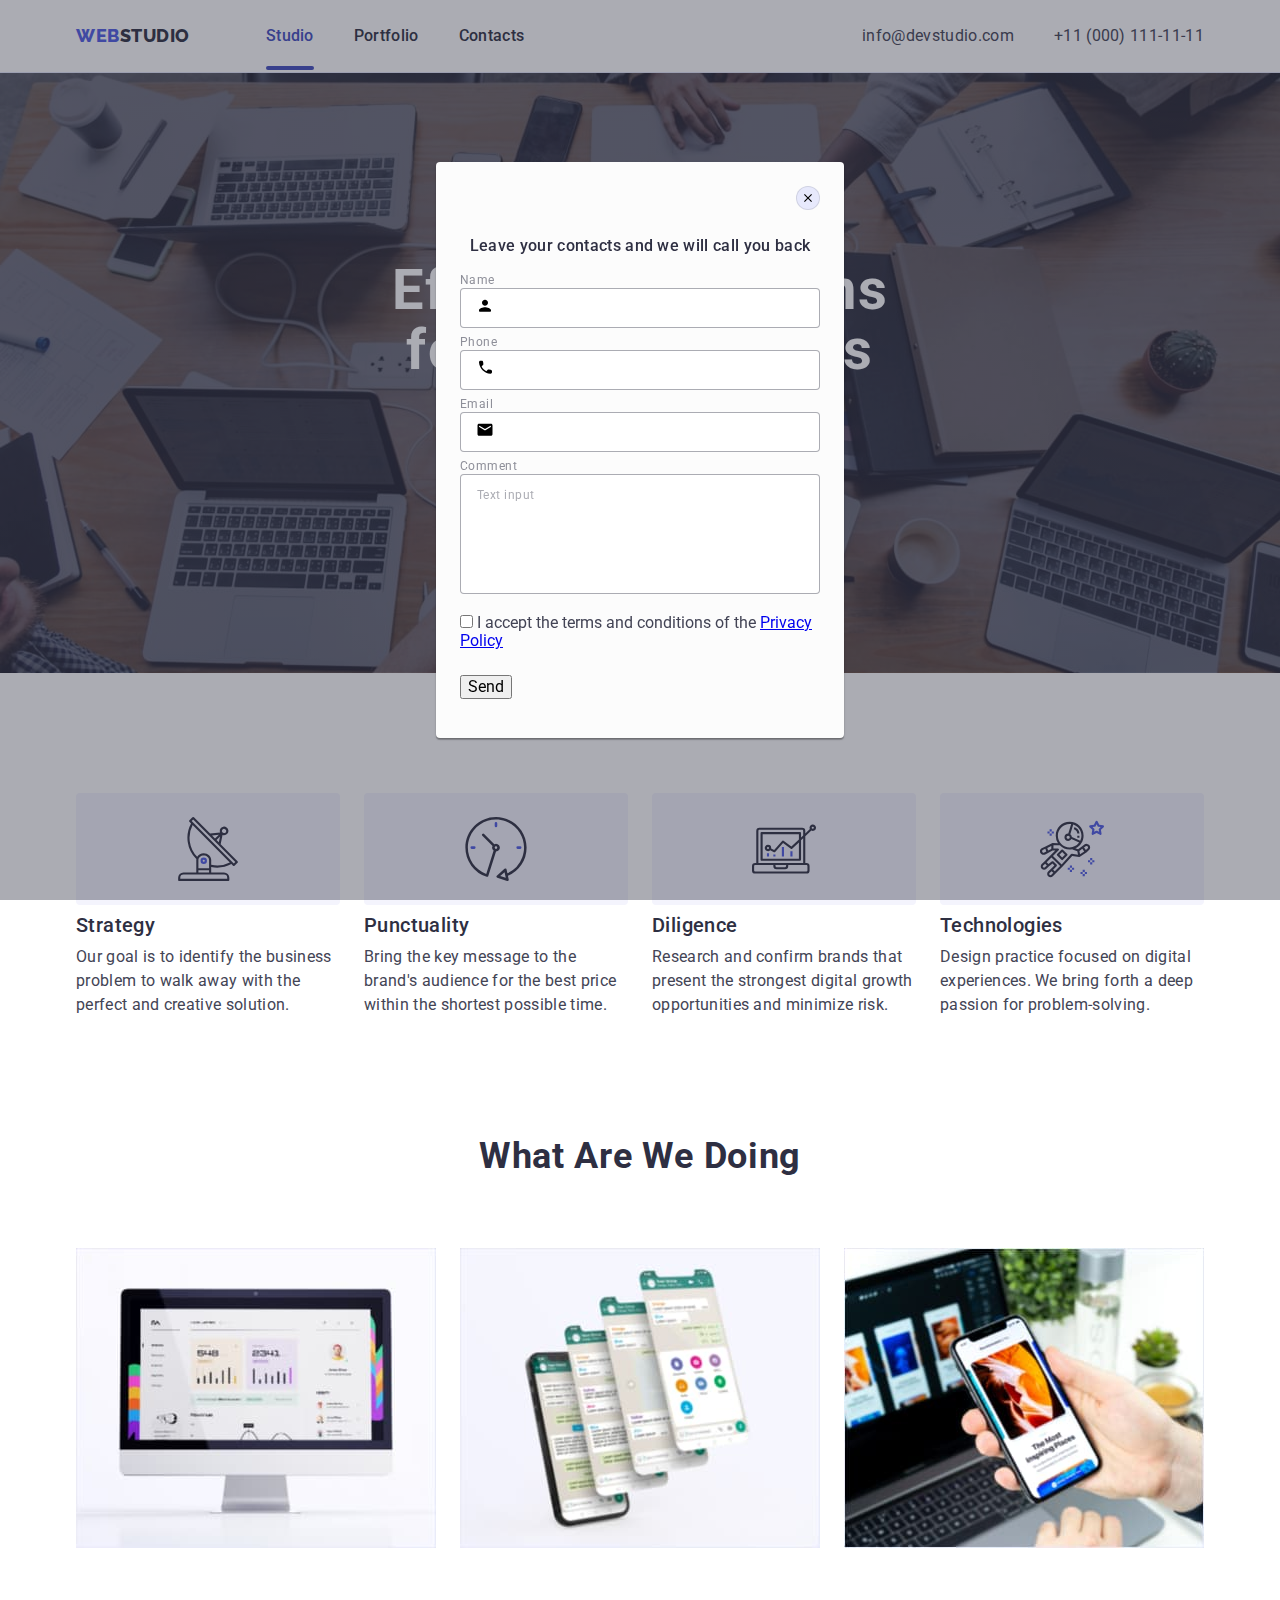
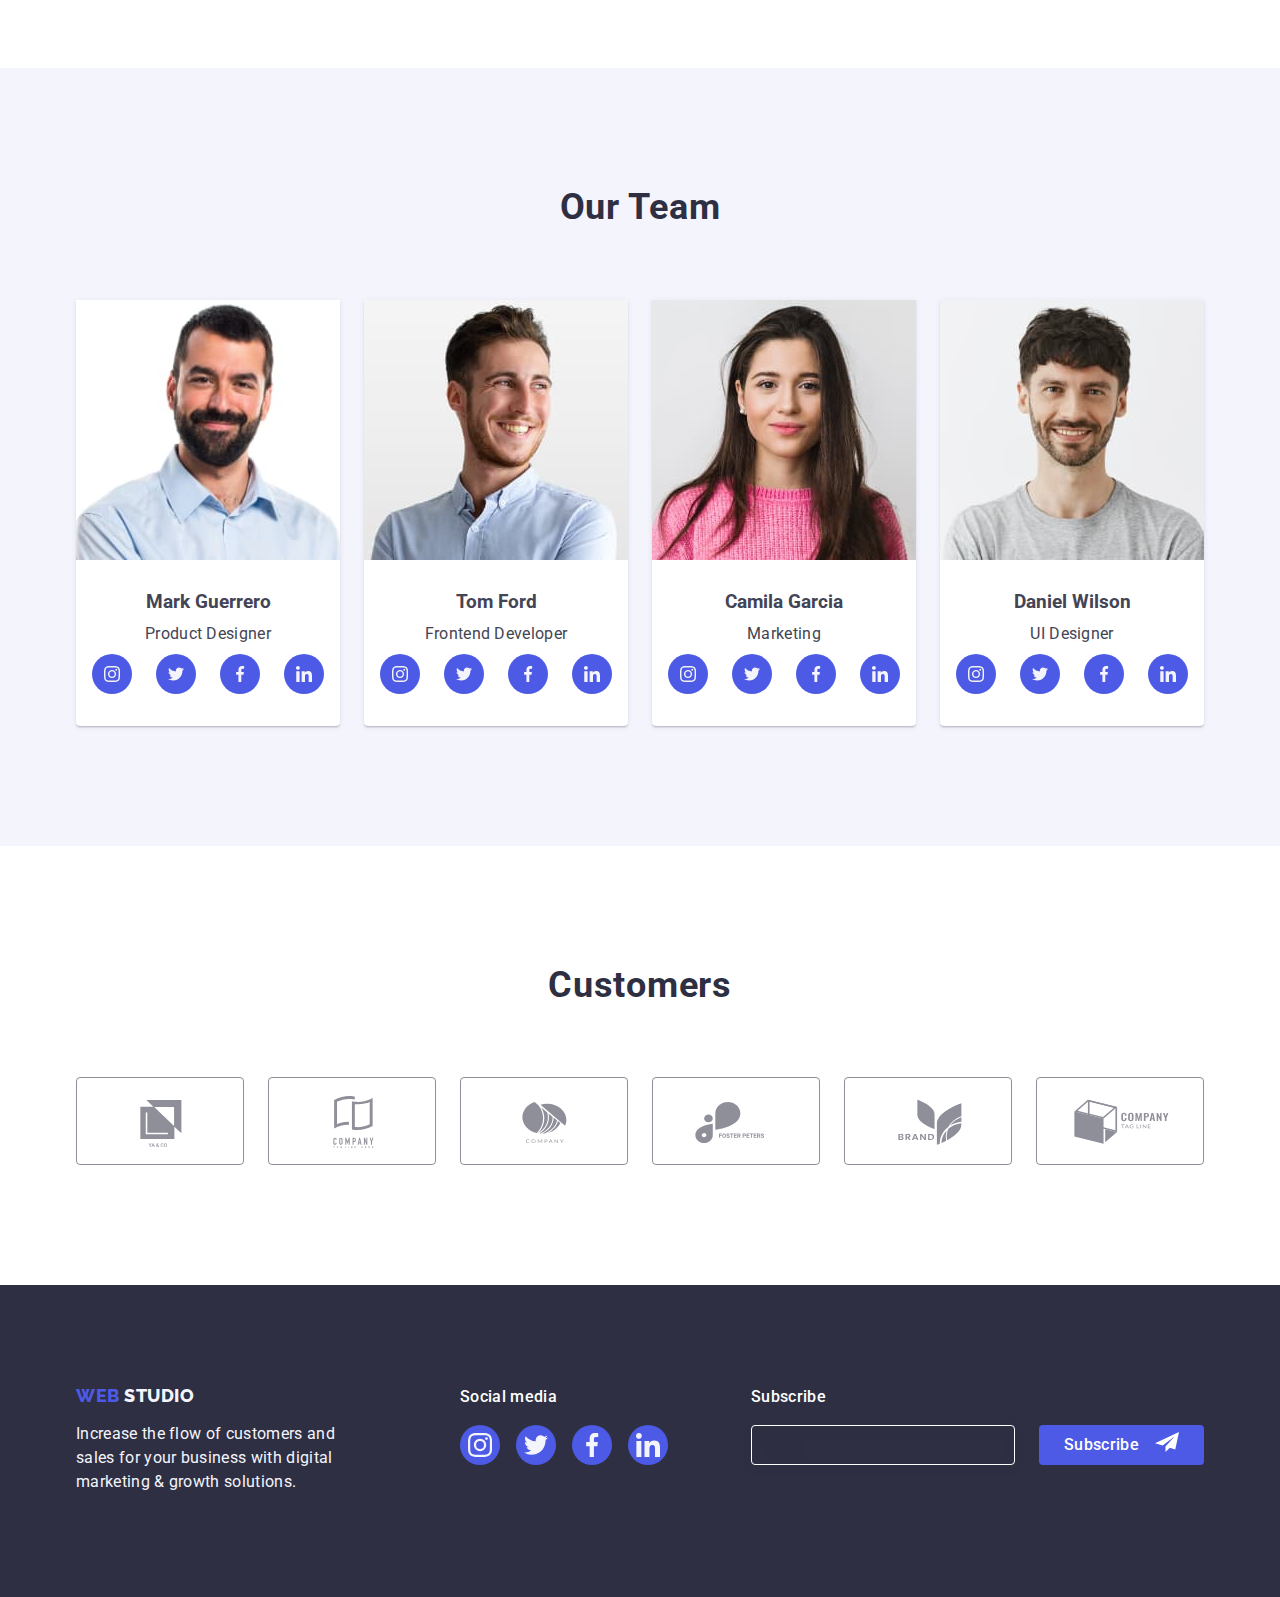
==== index.html @ 661cb9e7 "add field" ====
<!DOCTYPE html>
<html lang="en">
  <head>
    <meta charset="UTF-8">
    <meta http-equiv="X-UA-Compatible" content="IE=edge">
    <meta name="viewport" content="width=device-width, initial-scale=1.0">
    <title>Web Studio</title>
    <link rel="preconnect" href="https://fonts.googleapis.com">
    <link rel="preconnect" href="https://fonts.gstatic.com" crossorigin>
    <link
      href="https://fonts.googleapis.com/css2?family=Raleway:wght@800&family=Roboto:wght@400;500;700;900&display=swap"
      rel="stylesheet">
    <link rel="stylesheet"
      href="https://cdnjs.cloudflare.com/ajax/libs/modern-normalize/1.1.0/modern-normalize.min.css">
    <link rel="stylesheet" href="./css/styles.css">
  </head>
  <body>
    <!-- HEADER -->

    <header class="page-header">
      <div class="container page-header-container">
        <nav class="page-nav">
          <a class="logo link logo-header" href="./index.html"> Web<span
              class="logo-dark">Studio</span>
          </a>
          <ul class="nav-menu list">
            <li class="nav-item"><a class="nav-link link after"
                href="./index.html">Studio</a></li>
            <li class="nav-item"><a class="nav-link link"
                href="./portfolio.html">Portfolio</a></li>
            <li class="nav-item"><a class="nav-link link" href="#">Contacts</a></li>
          </ul>
        </nav>
        <address class="address">
          <ul class="address-list list">
            <li class="address-item"><a class="contact-link link"
                href="mailto:info@devstudio.com">info@devstudio.com</a></li>
            <li class="address-item"><a class="contact-link link"
                href="tel:+110001111111">+11
                (000) 111-11-11</a></li>
          </ul>
        </address>
      </div>

    </header>

    <main>
      <!----------------------- Hero ----------------------->

      <section class="hero-section">
        <div class="container hero-container">
          <h1 class="main-title">Effective Solutions for Your
            Business</h1>
          <button class="order-btn" type="button" data-modal-open>Order
            Service</button>
        </div>

      </section>

      <!----------------------------------- Advantages ---------------->
      <section class="advantages-section">
        <div class="container advantages-section-container">
          <h2 hidden class="title-sections">Advantages</h2>
          <ul class="advantages-list list">
            <li class="advantages">
              <div class="advantages-icon-box">
                <svg
                  class="advantages-icon"
                  aria-label="antenna icon"
                  width="64"
                  height="64">
                  <use
                    href="./images/icons.svg#icon-antenna"></use>
                </svg>
              </div>
              <h3 class="title-list-item">Strategy</h3>
              <p class="text-description">
                Our goal is to identify the business problem to
                walk
                away with the
                perfect and creative solution.
              </p>
            </li>

            <li class="advantages">
              <div class="advantages-icon-box">
                <svg
                  class="advantages-icon"
                  aria-label="clock icon"
                  width="64"
                  height="64">
                  <use
                    href="./images/icons.svg#icon-clock"></use>
                </svg>
              </div>
              <h3 class="title-list-item">Punctuality</h3>
              <p class="text-description">
                Bring the key message to the brand's audience
                for
                the best price
                within the shortest possible time.
              </p>
            </li>

            <li class="advantages">
              <div class="advantages-icon-box">
                <svg
                  class="advantages-icon"
                  aria-label="diagram icon"
                  width="64"
                  height="64">
                  <use
                    href="./images/icons.svg#icon-diagram"></use>
                </svg>
              </div>
              <h3 class="title-list-item">Diligence</h3>
              <p class="text-description">
                Research and confirm brands that present the
                strongest digital
                growth opportunities and minimize risk.
              </p>
            </li>
            <li class="advantages">
              <div class="advantages-icon-box">
                <svg
                  class="advantages-icon"
                  aria-label="astronaut icon"
                  width="64"
                  height="64">
                  <use
                    href="./images/icons.svg#icon-astronaut"></use>
                </svg>
              </div>
              <h3 class="title-list-item">Technologies</h3>
              <p class="text-description">
                Design practice focused on digital experiences.
                We
                bring forth a
                deep passion for problem-solving.
              </p>
            </li>
          </ul>
        </div>

      </section>

      <!-- What are we doing -->

      <section class="what-doing-section">
        <div class="container">
          <h2 class="title-sections">What are we doing</h2>
          <ul class="list card-list">
            <li class="card-list-item"><img src="./images/img1.jpg"
                alt="computer" width="360"></li>
            <li class="card-list-item"><img src="./images/img2.jpg"
                alt="phone" width="360"></li>
            <li class="card-list-item">
              <img src="./images/img3.jpg" alt="computer and
                phone"
                width="360">
            </li>
          </ul>
        </div>

      </section>

      <!-- Our Team -->
      <section class="our-team-section">
        <div class="container our-team-container">
          <h2 class="title-sections">Our Team</h2>

          <ul class="list our-team-list">

            <li class="team-list-card">
              <img src="./images/mark.jpg" alt="Mark
                Guerrero"
                width="264">
              <div class="card-content">
                <h3 class="title-card">Mark Guerrero</h3>
                <p class="text-description text-card">Product
                  Designer</p>

                <ul class="social-list list">
                  <li class="social-list-item">
                    <a href="" class="social-list-link
                      link">
                      <svg class="social-list-icon"
                        aria-label="instagram"
                        width="16"
                        height="16">
                        <use
                          href="./images/icons.svg#icon-instagram"></use>
                      </svg>
                    </a>
                  </li>
                  <li class="social-list-item">
                    <a href="" class="social-list-link
                      link">
                      <svg class="social-list-icon"
                        aria-label="twitter"
                        width="16"
                        height="16">
                        <use
                          href="./images/icons.svg#icon-twitter"></use>
                      </svg>
                    </a>
                  </li>
                  <li class="social-list-item">
                    <a href="" class="social-list-link
                      link">
                      <svg class="social-list-icon"
                        aria-label="facebook"
                        width="16"
                        height="16">
                        <use
                          href="./images/icons.svg#icon-facebook"></use>
                      </svg>
                    </a>
                  </li>
                  <li class="social-list-item">
                    <a href="" class="social-list-link
                      link">
                      <svg class="social-list-icon"
                        aria-label="linkedin"
                        width="16"
                        height="16">
                        <use
                          href="./images/icons.svg#icon-linkedin"></use>
                      </svg>
                    </a>
                  </li>
                </ul>
              </div>
            </li>


            <li class="team-list-card">
              <img src="./images/tom.jpg" alt="Tom Ford"
                width="264">
              <div class="card-content">
                <h3 class="title-card">Tom Ford</h3>
                <p class="text-description text-card">Frontend
                  Developer</p>

                <ul class="social-list list">
                  <li class="social-list-item">
                    <a href="" class="social-list-link
                      link">
                      <svg class="social-list-icon"
                        aria-label="instagram"
                        width="16"
                        height="16">
                        <use
                          href="./images/icons.svg#icon-instagram"></use>
                      </svg>
                    </a>
                  </li>
                  <li class="social-list-item">
                    <a href="" class="social-list-link
                      link">
                      <svg class="social-list-icon"
                        aria-label="twitter"
                        width="16"
                        height="16">
                        <use
                          href="./images/icons.svg#icon-twitter"></use>
                      </svg>
                    </a>
                  </li>
                  <li class="social-list-item">
                    <a href="" class="social-list-link
                      link">
                      <svg class="social-list-icon"
                        aria-label="facebook"
                        width="16"
                        height="16">
                        <use
                          href="./images/icons.svg#icon-facebook"></use>
                      </svg>
                    </a>
                  </li>
                  <li class="social-list-item">
                    <a href="" class="social-list-link
                      link">
                      <svg class="social-list-icon"
                        aria-label="linkedin"
                        width="16"
                        height="16">
                        <use
                          href="./images/icons.svg#icon-linkedin"></use>
                      </svg>
                    </a>
                  </li>
                </ul>
              </div>
            </li>


            <li class="team-list-card">
              <img src="./images/camila.jpg" alt="Camila
                Garcia"
                width="264">
              <div class="card-content">
                <h3 class="title-card">Camila Garcia</h3>
                <p class="text-description text-card">Marketing</p>
                <ul class="social-list list">
                  <li class="social-list-item">
                    <a href="" class="social-list-link
                      link">
                      <svg class="social-list-icon"
                        aria-label="instagram"
                        width="16"
                        height="16">
                        <use
                          href="./images/icons.svg#icon-instagram"></use>
                      </svg>
                    </a>
                  </li>
                  <li class="social-list-item">
                    <a href="" class="social-list-link
                      link">
                      <svg class="social-list-icon"
                        aria-label="twitter"
                        width="16"
                        height="16">
                        <use
                          href="./images/icons.svg#icon-twitter"></use>
                      </svg>
                    </a>
                  </li>
                  <li class="social-list-item">
                    <a href="" class="social-list-link
                      link">
                      <svg class="social-list-icon"
                        aria-label="facebook"
                        width="16"
                        height="16">
                        <use
                          href="./images/icons.svg#icon-facebook"></use>
                      </svg>
                    </a>
                  </li>
                  <li class="social-list-item">
                    <a href="" class="social-list-link
                      link">
                      <svg class="social-list-icon"
                        aria-label="linkedin"
                        width="16"
                        height="16">
                        <use
                          href="./images/icons.svg#icon-linkedin"></use>
                      </svg>
                    </a>
                  </li>
                </ul>

              </div>
            </li>


            <li class="team-list-card">
              <img src="./images/daniel.jpg" alt="Daniel
                Wilson"
                width="264">
              <div class="card-content">
                <h3 class="title-card">Daniel Wilson</h3>
                <p class="text-description text-card">UI
                  Designer</p>

                <ul class="social-list list">
                  <li class="social-list-item">
                    <a href="" class="social-list-link
                      link">
                      <svg class="social-list-icon"
                        aria-label="instagram"
                        width="16"
                        height="16">
                        <use
                          href="./images/icons.svg#icon-instagram"></use>
                      </svg>
                    </a>
                  </li>
                  <li class="social-list-item">
                    <a href="" class="social-list-link
                      link">
                      <svg class="social-list-icon"
                        aria-label="twitter"
                        width="16"
                        height="16">
                        <use
                          href="./images/icons.svg#icon-twitter"></use>
                      </svg>
                    </a>
                  </li>
                  <li class="social-list-item">
                    <a href="" class="social-list-link
                      link">
                      <svg class="social-list-icon"
                        aria-label="facebook"
                        width="16"
                        height="16">
                        <use
                          href="./images/icons.svg#icon-facebook"></use>
                      </svg>
                    </a>
                  </li>
                  <li class="social-list-item">
                    <a href="" class="social-list-link
                      link">
                      <svg class="social-list-icon"
                        aria-label="linkedin"
                        width="16"
                        height="16">
                        <use
                          href="./images/icons.svg#icon-linkedin"></use>
                      </svg>
                    </a>
                  </li>
                </ul>
              </div>
            </li>
          </ul>

        </div>
      </section>

      <!-- Customers -->
      <section class="customers-section">
        <div class="container customers-container">
          <h2 class="title-sections-customers">Customers</h2>

          <ul class="list customers-list">

            <li class="customers-list-item">
              <a href="" class="customers-link link">
                <svg class="customers-link-icon"
                  aria-label="Customers"
                  width="104"
                  height="56">
                  <use
                    href="./images/icons.svg#icon-Client-1"></use>
                </svg>
              </a>
            </li>

            <li class="customers-list-item">
              <a href="" class="customers-link link">
                <svg class="customers-link-icon"
                  aria-label="Customers"
                  width="104"
                  height="56">
                  <use
                    href="./images/icons.svg#icon-Client-2"></use>
                </svg>
              </a>
            </li>

            <li class="customers-list-item">
              <a href="" class="customers-link link">
                <svg class="customers-link-icon"
                  aria-label="Customers"
                  width="104"
                  height="56">
                  <use
                    href="./images/icons.svg#icon-Client-3"></use>
                </svg>
              </a>
            </li>

            <li class="customers-list-item">
              <a href="" class="customers-link link">
                <svg class="customers-link-icon"
                  aria-label="Customers"
                  width="104"
                  height="56">
                  <use
                    href="./images/icons.svg#icon-Client-4"></use>
                </svg>
              </a>
            </li>

            <li class="customers-list-item">
              <a href="" class="customers-link link">
                <svg class="customers-link-icon"
                  aria-label="Customers"
                  width="104"
                  height="56">
                  <use
                    href="./images/icons.svg#icon-Client-5"></use>
                </svg>
              </a>
            </li>

            <li class="customers-list-item">
              <a href="" class="customers-link link">
                <svg class="customers-link-icon"
                  aria-label="Customers"
                  width="104"
                  height="56">
                  <use
                    href="./images/icons.svg#icon-Client-6"></use>
                </svg>
              </a>
            </li>
          </ul>

        </div>
      </section>
    </main>

    <!-- Footer -->

    <footer class="footer">

      <div class="container footer-container">
        <div class="footer-description">
          <a class="logo link logo-footer" href="./index.html">Web
            <span
              class="logo-white">Studio</span>
          </a>
          <p class="text-footer">
            Increase the flow of customers and sales for your
            business
            with
            digital
            marketing & growth solutions.
          </p>
        </div>



        <div class="footer-social">
          <p class="text-subtitle-footer">Social media</p>
          <ul class="footer-social-list list">
            <li class="footer-social-list-item">
              <a href="" class="footer-social-list-link link">
                <svg class="footer-social-list-icon"
                  aria-label="instagram"
                  width="24"
                  height="24">
                  <use
                    href="./images/icons.svg#icon-instagram"></use>
                </svg>
              </a>
            </li>

            <li class="footer-social-list-item">
              <a href="" class="footer-social-list-link link">
                <svg class="footer-social-list-icon"
                  aria-label="twitter"
                  width="24"
                  height="24">
                  <use
                    href="./images/icons.svg#icon-twitter"></use>
                </svg>
              </a>
            </li>

            <li class="footer-social-list-item">
              <a href="" class="footer-social-list-link link">
                <svg class="footer-social-list-icon"
                  aria-label="facebook"
                  width="24"
                  height="24">
                  <use
                    href="./images/icons.svg#icon-facebook"></use>
                </svg>
              </a>
            </li>

            <li class="footer-social-list-item">
              <a href="" class="footer-social-list-link link">
                <svg class="footer-social-list-icon"
                  aria-label="linkedin"
                  width="24"
                  height="24">
                  <use
                    href="./images/icons.svg#icon-linkedin"></use>
                </svg>
              </a>
            </li>
          </ul>
        </div>

        <div class="subscribe">
          <p class="text-subtitle-footer">Subscribe</p>

          <form class="subscribe-form" name="subscribe_form"
            autocomplete="on">
            <label class="subscribe-form-field-wrapper">
              <input class="subscribe-form-input" type="email"
                name="email"
                placeholder="E-mail" required>
            </label>

            <button class="form-button-footer text-footer-subscribe"
              type="submit">Subscribe
              <span class="span-icon">
                <svg
                  class="subscribe-icon"
                  aria-label="subscribe"
                  width="24"
                  height="24">
                  <use
                    href="./images/icons.svg#icon-subscribe"></use>
                </svg>
              </span>
            </button>
          </form>

        </div>


      </div>
    </footer>
    <!-- ----------------------------------MODAL----------------------------- -->
    <div class="backdrop iis-hidden" data-modal>
      <div class="modal">
        <button class="close-modal-btn" type="button" data-modal-close>
          <svg class="close-modal-icon"
            aria-label="close"
            width="8"
            height="8">
            <use href="./images/icons.svg#icon-close-modal"></use>
          </svg>
        </button>

        <p class="modal-subtitle">Leave your contacts and we will call
          you back</p>
        <form class="modal-form">
          <label class="modal-form-field-wrapper modal-form">
            <span class="modal-form-input-description">Name</span>
            <span class="imput-icon-container">
              <input
                class="modal-form-input"
                type="text"
                name="use_name"
                required
                pattern="[a-zA-Zа-яА-ЯіІїЇєЄ' ]+$"
                minlength="2">
              <span class="contact-form-input-icon">
                <svg
                  class="input-icon"
                  aria-label="person"
                  width="18"
                  height="18">
                  <use href="./images/icons.svg#icon-person"></use>
                </svg>
              </span>
            </span>

          </label>

          <label class="modal-form-field-wrapper modal-form">
            <span class="modal-form-input-description">Phone</span>
            <span class="imput-icon-container">
              <input
                class="modal-form-input"
                type="tel"
                name="use_phone"
                required
                pattern="[0-9]{3}-[0-9]{3}-[0-9]{2}-[0-9]{2}"
                title="xxx-xxx-xx-xx">
              <span class="contact-form-input-icon">
                <svg
                  class="input-icon"
                  aria-label="phone"
                  width="18"
                  height="24">
                  <use href="./images/icons.svg#icon-phone"></use>
                </svg>
              </span>
            </span>
          </label>

          <label class="modal-form-field-wrapper modal-form">
            <span class="modal-form-input-description">Email</span>
            <span class="imput-icon-container">
              <input
                class="modal-form-input"
                type="email"
                name="use_email"
                required>
              <span class="contact-form-input-icon">
                <svg
                  class="input-icon"
                  aria-label="email"
                  width="18"
                  height="24">
                  <use href="./images/icons.svg#icon-email"></use>
                </svg>
              </span>
            </span>
          </label>

          <label class="modal-form-field-wrapper
            modal-form-field-wrapper-comment modal-form">
            <span class="modal-form-input-description">Comment</span>
            <textarea
              class="modal-form-message"
              name="use_message"
              placeholder="Text input"></textarea>
          </label>

          <label class="modal-form-checkbox-wrapper modal-form">
            <input
              class="modal-form-checkbox"
              type="checkbox"
              name="use_policy"
              required>
            I accept the terms and conditions of the
            <span>
              <a href="#">Privacy Policy</a>
            </span>
          </label>

          <button class="modal-form-submit" type="submit">Send</button>
        </form>
      </div>
    </div>
    <script src="./js/modal.js"></script>
  </body>
</html>
---- css/styles.css ----
:root {
  --main-font-family: "Roboto", sans-serif;
  --theme-color: #2e2f42;
}
/* ===================Скидання стилів======= */
.list {
  list-style: none;
}

.link {
  text-decoration: none;
}

button {
  cursor: pointer;
  transition-property: background-color;
  transition-duration: 250ms;
  transition-timing-function: cubic-bezier(0.4, 0, 0.2, 1);
}

h1,
h2,
h3,
h4,
p {
  margin-top: 0;
  margin-bottom: 0;
}

ul,
ol {
  margin-top: 0;
  margin-bottom: 0;
  padding-left: 0;
}

img {
  display: block;
  max-width: 100%;
  height: auto;
}

.container {
  width: 1158px;
  margin: 0 auto;
  padding: 0 15px;
}

/* ====================COMPONENTS==================== */

body {
  font-family: var(--main-font-family);
  color: #434455;
  background-color: #ffffff;
}

.logo {
  font-family: "Raleway", sans-serif;
  font-weight: 800;
  font-size: 18px;
  line-height: 1.17;
  display: flex;
  letter-spacing: 0.03em;
  text-transform: uppercase;
  color: #4d5ae5;
}

.logo-header {
  margin-right: 76px;
}

.logo-dark {
  color: #2e2f42;
}

.logo-white {
  color: #f4f4fd;
}

/* ====================HEADER================== */

.page-header {
  display: flex;
  align-items: center;
  padding-top: 24px;
  padding-bottom: 24px;
  box-sizing: border-box;
  border-bottom: 1px solid #e7e9fc;
  box-shadow: 0px 2px 1px rgba(46, 47, 66, 0.08),
    0px 1px 1px rgba(46, 47, 66, 0.16), 0px 1px 6px rgba(46, 47, 66, 0.08);
}

.page-header-container {
  display: flex;
  align-items: center;
}

.page-nav {
  display: flex;
  align-items: center;
}

.nav-menu {
  display: flex;
  align-items: center;
  gap: 40px;
}

.address-list {
  display: flex;
  align-items: center;
  gap: 40px;
}

.nav-link {
  font-weight: 500;
  font-size: 16px;
  line-height: 1.5;
  letter-spacing: 0.02em;
  color: #2e2f42;
  padding: 24px 0;

  /* nav-link */
  position: relative;
  transition: color 250ms cubic-bezier(0.4, 0, 0.2, 1);
  /* nav-link */
}

.nav-link:hover,
.nav-link:focus {
  color: #404bbf;
}

/* =================================AFTER=========== */
.after::after {
  content: "";
  position: absolute;
  left: 0;
  bottom: -1px;
  width: 100%;
  height: 4px;
  background-color: #404bbf;
  border-radius: 2px;
}

.after {
  color: #404bbf;
}

/* ==========================/AFTER==================== */

.address {
  font-style: normal;
  margin-left: auto;
}

.contact-link {
  font-weight: 400;
  font-size: 16px;
  line-height: 1.5;
  letter-spacing: 0.02em;
  color: #434455;

  transition: color 250ms cubic-bezier(0.4, 0, 0.2, 1);
}

.contact-link:hover,
.contact-link:focus {
  color: #404bbf;
}

/* ================ HERO ========== */

.hero-section {
  background-color: var(--theme-color);
  padding-top: 188px;
  padding-bottom: 188px;
  display: flex;
  align-items: center;
  max-width: 1440px;
  margin: auto;

  background-image: linear-gradient(
      rgba(46, 47, 66, 0.7),
      rgba(46, 47, 66, 0.7)
    ),
    url(../images/background-image/people-office.jpg);
  background-repeat: no-repeat;
  background-position: center;
  background-size: cover;
}

.main-title {
  max-width: 496px;
  text-align: center;
  margin-left: auto;
  margin-right: auto;
  margin-bottom: 48px;
  font-weight: 700;
  font-size: 56px;
  line-height: 1.07;
  letter-spacing: 0.02em;
  color: #ffffff;
}

.order-btn {
  border: none;
  display: block;
  margin-left: auto;
  margin-right: auto;
  min-width: 169px;
  min-height: 56px;
  padding: 16px 32px;
  font-weight: 500;
  font-size: 16px;
  line-height: 1.5;
  color: #ffffff;
  letter-spacing: 0.04em;
  background-color: #4d5ae5;
  box-shadow: 0px 4px 4px rgba(0, 0, 0, 0.15);
  border-radius: 4px;
}

.order-btn:hover,
.order-btn:focus {
  background-color: #404bbf;
}

/* ===================SECTION ADVANTAGES=============== */
.advantages-section {
  padding-top: 120px;
  padding-bottom: 120px;
}

.advantages-section-container {
  align-items: center;
  border-radius: 4px;
}

.advantages-icon-box {
  display: flex;
  align-items: center;
  justify-content: center;
  width: 264px;
  height: 112px;
  background-color: #f4f4fd;
  border-radius: 4px;
  margin-bottom: 8px;
}

.advantages-list {
  display: flex;
  min-width: 264px;
  gap: 24px;
  margin-left: auto;
  margin-right: auto;
}

.advantages {
  width: calc((100%-72px) / 4);
}

.title-sections {
  max-width: max-content;
  margin-left: auto;
  margin-right: auto;
  margin-bottom: 72px;
  font-weight: 700;
  font-size: 36px;
  line-height: 1.1;
  letter-spacing: 0.02em;
  text-transform: capitalize;
  color: #2e2f42;
}
/* Title h3 */
.title-list-item {
  font-weight: 500;
  font-size: 20px;
  line-height: 1.2;
  letter-spacing: 0.02em;
  color: #2e2f42;
  margin-bottom: 8px;
}
/* Text description */
.text-description {
  font-weight: 400;
  font-size: 16px;
  line-height: 1.5;
  letter-spacing: 0.02em;
}

/*=============== WHAT ARE WE DOING=========== */

.what-doing-section {
  padding-top: 0;
  padding-bottom: 120px;
}

.card-list {
  display: flex;
  align-items: center;
  gap: 24px;
}

/*===================== OUR TEAM================== */

.our-team-section {
  padding-top: 120px;
  padding-bottom: 120px;
  background-color: #f4f4fd;
}

.our-team-list {
  display: flex;
  gap: 24px;
}

.team-list-card {
  flex-basis: calc((100% - 3 * 24) / 4);
  background-color: #ffffff;
  box-shadow: 0px 1px 6px rgba(46, 47, 66, 0.08),
    0px 1px 1px rgba(46, 47, 66, 0.16), 0px 2px 1px rgba(46, 47, 66, 0.08);
  border-radius: 0px 0px 4px 4px;
}
.card-content {
  padding: 32px 0px;
}

.title-card {
  text-align: center;
  margin-bottom: 8px;
}

.text-card {
  text-align: center;
  margin-bottom: 8px;
}

.our-team {
  background-color: #f4f4fd;
}

.social-list {
  display: flex;
  justify-content: center;
  gap: 24px;
}

.social-list-link {
  display: flex;
  justify-content: center;
  align-items: center;
  width: 40px;
  height: 40px;
  border-radius: 50%;
  background-color: #4d5ae5;
  fill: #f4f4fd;

  transition: background-color 250ms cubic-bezier(0.4, 0, 0.2, 1);
}

.social-list-link:hover,
.social-list-link:focus {
  background-color: #404bbf;
}

/* ============================CUSTOMERS============================ */

.customers-section {
  padding-top: 120px;
  padding-bottom: 120px;
}

.title-sections-customers {
  font-weight: 700;
  font-size: 36px;
  line-height: 1.1;
  text-align: center;
  letter-spacing: 0.02em;
  text-transform: capitalize;
  color: #2e2f42;
  margin-bottom: 72px;
}

.customers-list {
  display: flex;
  justify-content: center;
  gap: 24px;
}

.customers-link {
  display: flex;
  justify-content: center;
  align-items: center;
  width: 168px;
  height: 88px;
  color: currentColor;
  border: 1px solid #8e8f99;
  border-radius: 4px;
  color: #8e8f99;

  transition: border-color 250ms cubic-bezier(0.4, 0, 0.2, 1),
    color 250ms cubic-bezier(0.4, 0, 0.2, 1);
}

.customers-link:hover {
  color: #404bbf;
  border-color: #404bbf;
}

.customers-link:focus {
  color: #404bbf;
  border-color: #404bbf;
}

.customers-link-icon {
  fill: currentColor;
}

/*====================== FOOTER======================= */

.footer {
  background-color: var(--theme-color);
  padding-top: 100px;
  padding-bottom: 100px;
}

.footer-container {
  display: flex;
  align-items: baseline;
}

.logo-footer {
  display: inline-block;
  margin-bottom: 16px;
}

.text-footer {
  max-width: 264px;
  font-weight: 400;
  font-size: 16px;
  line-height: 1.5;
  letter-spacing: 0.02em;
  color: #f4f4fd;
}

.footer-description {
  width: 264px;
  height: 112px;
  margin-right: 120px;
}

.text-subtitle-footer {
  margin-bottom: 16px;
  font-weight: 500;
  font-size: 16px;
  line-height: 1.5;
  letter-spacing: 0.02em;
  color: #ffffff;
}

.footer-social {
  width: 208px;
  height: 80px;
}

.footer-social-list {
  display: flex;
  justify-content: center;
  gap: 16px;
}

.footer-social-list-link {
  display: flex;
  justify-content: center;
  align-items: center;
  width: 40px;
  height: 40px;
  border-radius: 50%;
  background-color: #4d5ae5;
  fill: #f4f4fd;

  transition: background-color 250ms cubic-bezier(0.4, 0, 0.2, 1);
}

.footer-social-list-link:hover,
.footer-social-list-link:focus {
  background-color: #31d0aa;
}

/* footer form */

.subscribe {
  width: 453px;
  height: 80px;
  margin-left: auto;
  padding: 0;
}

.text-footer-subscribe {
  font-weight: 500;
  font-size: 16px;
  line-height: 1.5;
  letter-spacing: 0.02em;
  color: #ffffff;
}

.subscribe-form-input {
  font-weight: 400;
  font-size: 12px;
  line-height: 2;

  width: 264px;
  height: 40px;
  box-sizing: border-box;
  color: #ffffff;
  padding: 8px 16px;
  border: 1px solid #ffffff;
  filter: drop-shadow(0px 4px 4px rgba(0, 0, 0, 0.15));
  border-radius: 4px;
  background-color: transparent;
}

::placeholder {
  color: #ffffff;
  font-weight: 400;
  font-size: 12px;
  line-height: 2;
}

.subscribe-form-field-wrapper {
  margin-right: 24px;
}

.form-button-footer {
  width: 165px;
  height: 40px;
  border: none;
  display: inline-flex;
  flex-direction: row;
  justify-content: center;
  align-items: center;
  padding: 8px 24px;
  gap: 16px;

  position: absolute;

  background: #4d5ae5;
  border-radius: 4px;
}

.form-button-footer:hover,
.form-button-footer:focus {
  background-color: #404bbf;
}

/* footer form */

/* ===================MODAL===================== */
.backdrop {
  position: fixed;
  top: 0;
  left: 0;
  width: 100%;
  height: 100%;
  background-color: rgba(46, 47, 66, 0.4);

  opacity: 1;
  visibility: visible;
  pointer-events: auto;

  transition: opacity 250ms cubic-bezier(0.4, 0, 0.2, 1),
    visibility 250ms cubic-bezier(0.4, 0, 0.2, 1);
}

.modal {
  width: 408px;
  min-height: 576px;
  padding: 72px 24px 24px 24px;
  background-color: #fcfcfc;
  box-shadow: 0px 1px 1px rgba(0, 0, 0, 0.14), 0px 1px 3px rgba(0, 0, 0, 0.12),
    0px 2px 1px rgba(0, 0, 0, 0.2);
  border-radius: 4px;

  transition: transform 250ms cubic-bezier(0.4, 0, 0.2, 1);

  position: absolute;
  top: 50%;
  left: 50%;
  transform: translate(-50%, -50%);
}

.close-modal-btn {
  display: flex;
  justify-content: center;
  align-items: center;
  padding: 0;
  width: 24px;
  height: 24px;
  border-radius: 50%;
  background-color: #e7e9fc;
  border: 1px solid rgba(0, 0, 0, 0.1);

  position: absolute;
  top: 24px;
  right: 24px;

  transition: background-color 250ms cubic-bezier(0.4, 0, 0.2, 1),
    border 250ms cubic-bezier(0.4, 0, 0.2, 1);
}

.close-modal-btn:hover,
.close-modal-btn:focus {
  background-color: #404bbf;
  border: none;
}

.is-hidden {
  opacity: 0;
  pointer-events: none;
  visibility: hidden;
}

.close-modal-btn:hover .close-modal-icon,
.close-modal-btn:focus .close-modal-icon {
  fill: #ffffff;
}

.close-modal-icon {
  transition: fill 250ms cubic-bezier(0.4, 0, 0.2, 1);
}

/* ===============================modal form */

.modal-subtitle {
  color: #2e2f42;
  font-weight: 500;
  font-size: 16px;
  line-height: 1.5;
  text-align: center;
  letter-spacing: 0.02em;
  margin-bottom: 16px;
}

::placeholder {
  color: rgba(46, 47, 66, 0.4);
}

.modal-form {
  display: block;
}

.modal-form-field-wrapper {
  margin-bottom: 8px;
}

.modal-form-field-wrapper-comment {
  margin-bottom: 16px;
}

.modal-form-checkbox-wrapper {
  margin-bottom: 24px;
}

.modal-form-input {
  width: 100%;
  height: 40px;
  padding-left: 38px;
  box-sizing: border-box;
  border: 1px solid rgba(46, 47, 66, 0.4);
  border-radius: 4px;

  transition: border-color 250ms cubic-bezier(0.4, 0, 0.2, 1);
}

.modal-form-input:focus {
  outline: none;
  border: 1px solid #4d5ae5;
}

.modal-form-input:focus + .contact-form-input-icon {
  fill: #4d5ae5;
}

.modal-form-input-description {
  display: block;
  font-weight: 400;
  font-size: 12px;
  line-height: 1.16;
  letter-spacing: 0.04em;
  color: #8e8f99;
}

.modal-form-message {
  width: 100%;
  height: 120px;
  box-sizing: border-box;
  border: 1px solid rgba(46, 47, 66, 0.4);
  border-radius: 4px;

  resize: none;
  padding: 8px 16px;
  font-weight: 400;
  font-size: 12px;
  line-height: 1.16;
  letter-spacing: 0.04em;

  transition: border-color 250ms cubic-bezier(0.4, 0, 0.2, 1);
}

.modal-form-message:focus {
  outline: none;
  border: 1px solid #4d5ae5;
}

.contact-form-input-icon {
  display: block;
  position: absolute;
  top: 50%;
  left: 16px;
  transform: translateY(-50%);

  transition: fill 250ms cubic-bezier(0.4, 0, 0.2, 1);
}

.imput-icon-container {
  display: block;
  position: relative;
}
/*=================================== modal form */

/* ===================/MODAL===================== */

/*================== PORTFOLIO PAGE============== */

.nav-link-portfolio::after {
  content: "";
  position: absolute;
  left: 0;
  bottom: -1px;
  height: 4px;
  background-color: #404bbf;
  border-radius: 2px;
  color: #404bbf;
}

.portfolio-section {
  padding-top: 96px;
  padding-bottom: 120px;
}

/* ================BUTTONS LIST =============*/
.buttons-list {
  display: flex;
  gap: 24px;
  justify-content: center;
  margin-bottom: 72px;
}

.button-filtr {
  min-width: min-content;
  padding: 12px 24px;
  font-weight: 500;
  font-size: 16px;
  line-height: 1.5;
  display: flex;
  align-items: center;
  text-align: center;
  letter-spacing: 0.04em;
  color: #4d5ae5;
  background-color: #f4f4fd;
  border: 1px solid #e7e9fc;
  border-radius: 4px;

  transition: color 250ms cubic-bezier(0.4, 0, 0.2, 1),
    background-color 250ms cubic-bezier(0.4, 0, 0.2, 1),
    border-color 250ms cubic-bezier(0.4, 0, 0.2, 1),
    box-shadow 250ms cubic-bezier(0.4, 0, 0.2, 1);
}

.button-filtr:hover,
.button-filtr:focus {
  border: 1px solid transparent;
  background-color: #404bbf;
  color: #ffffff;
  box-shadow: 0px 3px 1px rgba(0, 0, 0, 0.1), 0px 2px 1px rgba(0, 0, 0, 0.08),
    0px 2px 2px rgba(0, 0, 0, 0.12);
  border-radius: 4px;
}

.title-project {
  font-weight: 500;
  font-size: 20px;
  line-height: 1.2;
  letter-spacing: 0.02em;
  color: #2e2f42;
  margin-bottom: 8px;
}

/* =====================PROJECT CARD====================================== */

.portfolio-link {
  display: block;
  border: 1px solid #e7e9fc;
  border-top: none;

  transition: box-shadow 250ms cubic-bezier(0.4, 0, 0.2, 1);
  /* transition-property: color, background-color, box-shadow;
  transition-duration: 250ms;
  transition-timing-function: cubic-bezier(0.4, 0, 0.2, 1); */
}

.projects-list {
  display: flex;
  flex-wrap: wrap;
  column-gap: 24px;
  row-gap: 48px;
}

.item-card {
  max-width: 360px;
  background: #ffffff;
}

.text-card-portfolio {
  padding: 32px 16px;
}

.portfolio-link:hover,
.portfolio-link:focus {
  box-shadow: 0px 1px 6px rgba(46, 47, 66, 0.08),
    0px 1px 1px rgba(46, 47, 66, 0.16), 0px 2px 1px rgba(46, 47, 66, 0.08);
}

/* OVERLAY */

.portfolio-list-img-wrapper {
  position: relative;
  overflow: hidden;
}

.overlay {
  position: absolute;
  top: 0;
  left: 0;
  width: 100%;
  height: 100%;
  padding: 40px 32px;
  color: #f4f4fd;
  background-color: #4d5ae5;
  overflow: auto;

  transition: transform 250ms cubic-bezier(0.4, 0, 0.2, 1);

  transform: translate(0, 100%);

  /* transition-duration: 250ms;
  transition-timing-function: cubic-bezier(0.4, 0, 0.2, 1); */
}

.portfolio-link:hover .overlay,
.portfolio-link:focus .overlay {
  transform: translate(0%, 0%);
}
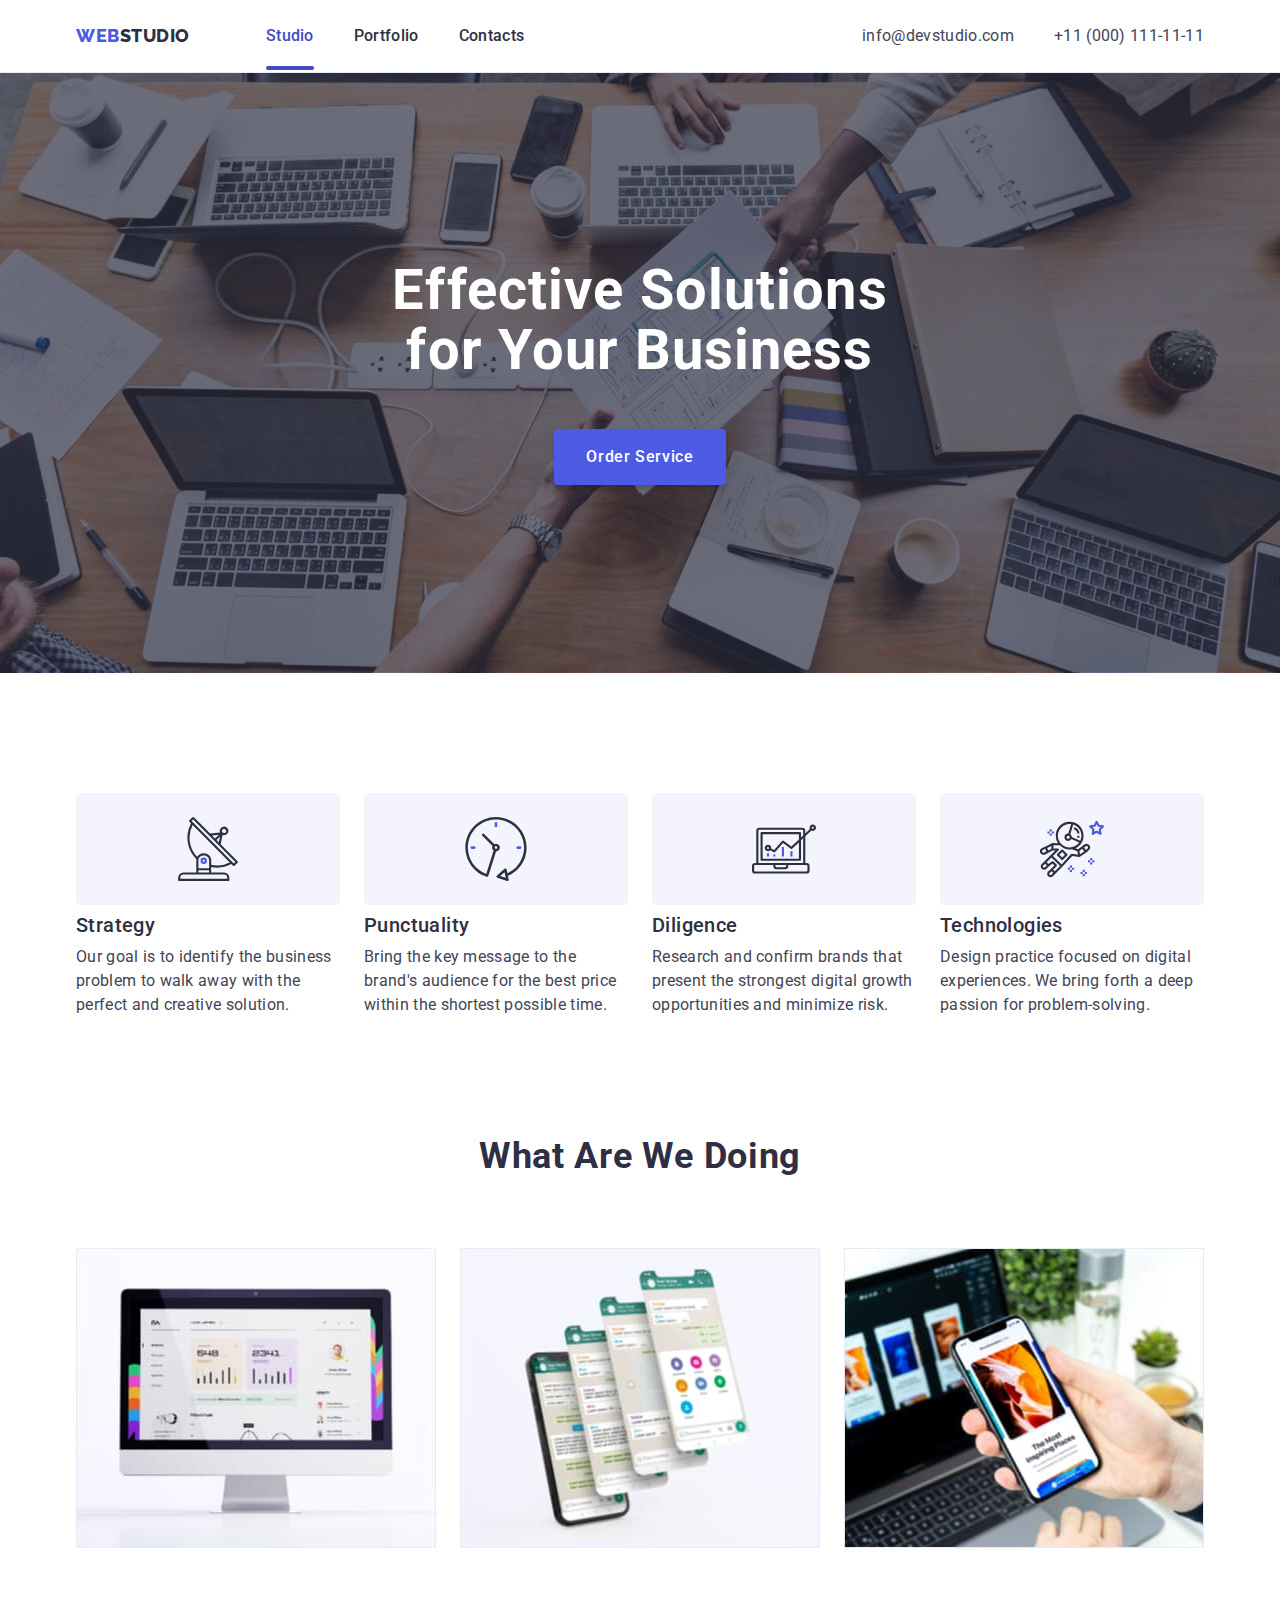
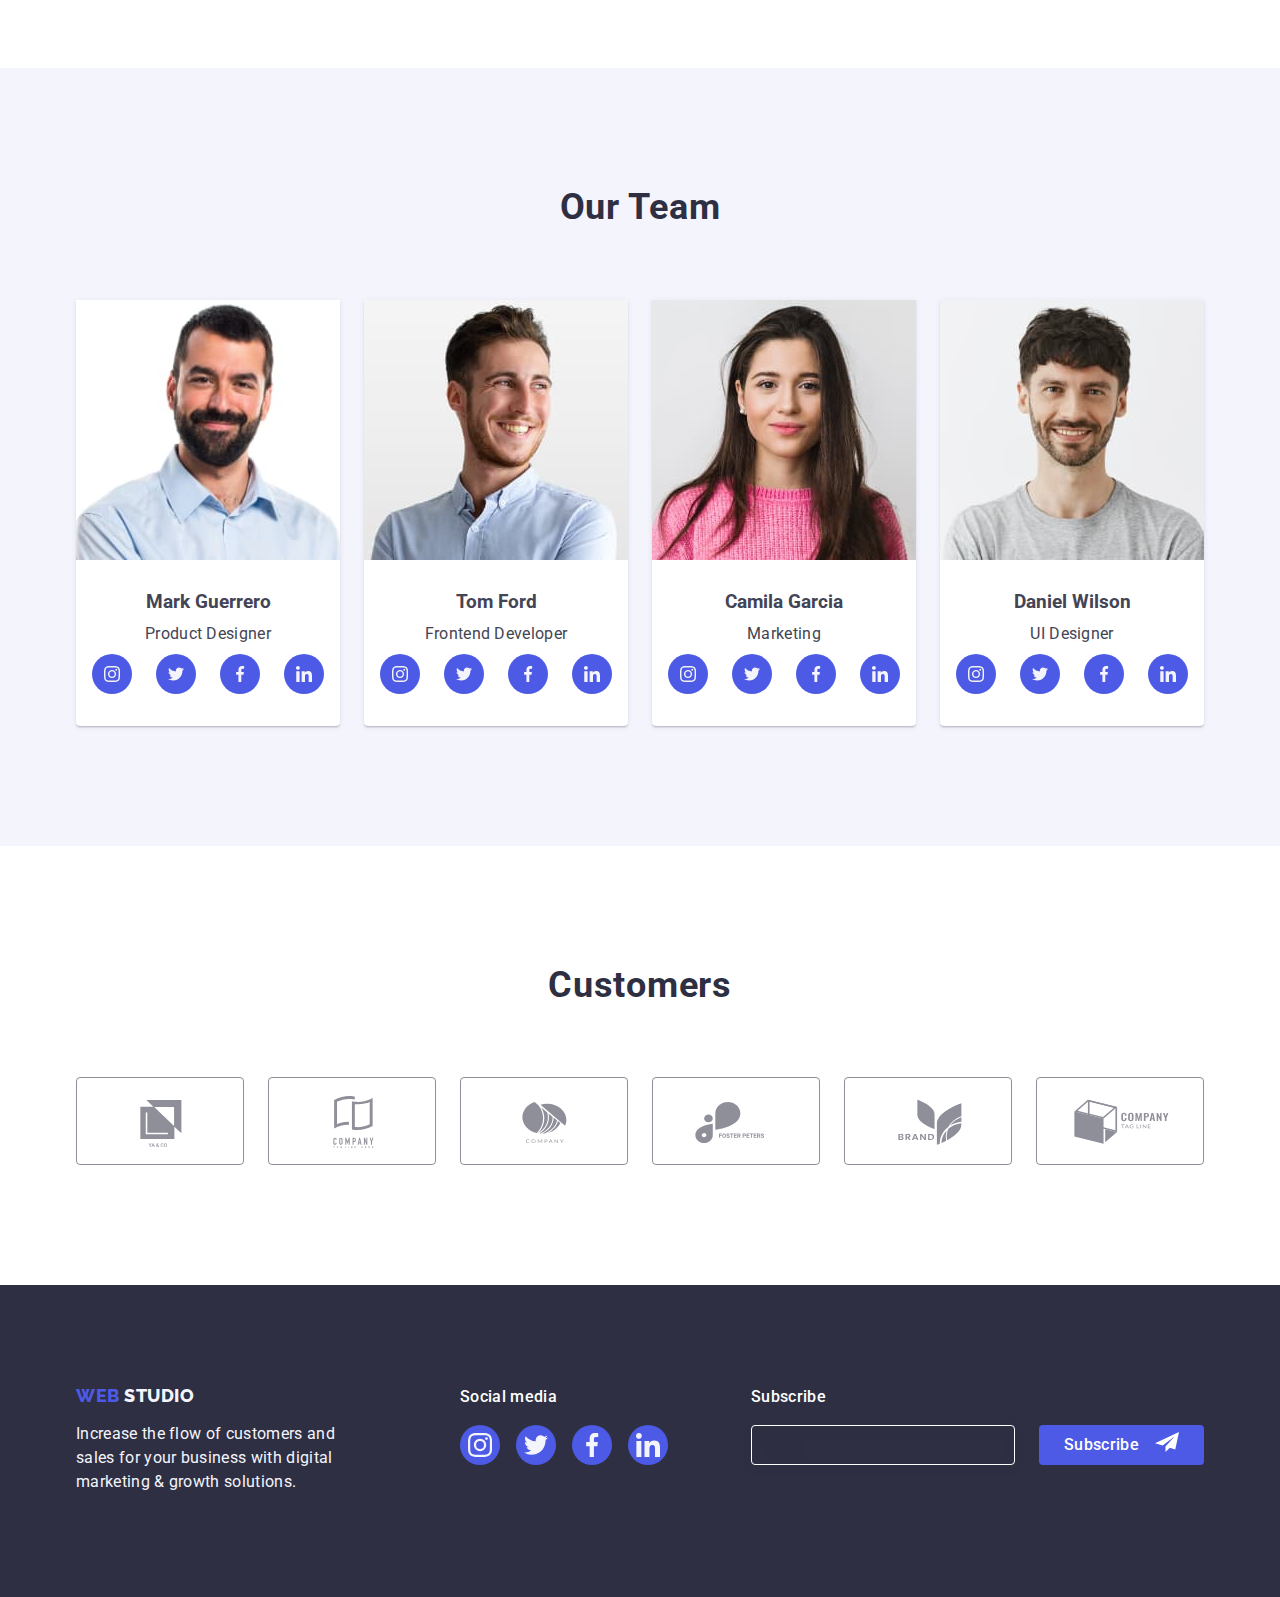
==== commit adbb8d00: "add form" ====
--- a/index.html
+++ b/index.html
@@ -614,7 +614,7 @@
       </div>
     </footer>
     <!-- ----------------------------------MODAL----------------------------- -->
-    <div class="backdrop iis-hidden" data-modal>
+    <div class="backdrop is-hidden" data-modal>
       <div class="modal">
         <button class="close-modal-btn" type="button" data-modal-close>
           <svg class="close-modal-icon"
@@ -704,13 +704,21 @@
 
           <label class="modal-form-checkbox-wrapper modal-form">
             <input
-              class="modal-form-checkbox"
+              class="modal-form-checkmark"
               type="checkbox"
               name="use_policy"
               required>
+            <svg
+              class="checkmark-icon"
+              aria-label="checkmark"
+              width="16"
+              height="16">
+              <use class="modal-form-checkmark-icon"
+                href="./images/icons.svg#icon-checkmark"></use>
+            </svg>
             I accept the terms and conditions of the
             <span>
-              <a href="#">Privacy Policy</a>
+              <a class="policy-link" href="#">Privacy Policy</a>
             </span>
           </label>
 
--- a/css/styles.css
+++ b/css/styles.css
@@ -727,6 +727,78 @@
   display: block;
   position: relative;
 }
+
+.checkmark-icon {
+  border: 1px solid rgba(46, 47, 66, 0.4);
+  border-radius: 2px;
+  padding: 4px 3px;
+  cursor: pointer;
+
+  margin-right: 8px;
+}
+
+.modal-form-checkmark-icon {
+  opacity: 0;
+}
+
+.modal-form-checkmark:checked + .checkmark-icon > .modal-form-checkmark-icon {
+  opacity: 1;
+  fill: #f4f4fd;
+}
+
+.modal-form-checkmark:checked + .checkmark-icon {
+  background-color: #404bbf;
+}
+
+.modal-form-checkmark {
+  appearance: none;
+  position: absolute;
+}
+
+.modal-form-checkbox-wrapper {
+  font-weight: 400;
+  font-size: 12px;
+  line-height: 1.16;
+  letter-spacing: 0.04em;
+  color: #8e8f99;
+
+  display: inline-flex;
+  justify-content: center;
+  align-items: center;
+}
+
+.policy-link {
+  line-height: 1.33;
+  text-decoration-line: underline;
+  color: #4d5ae5;
+}
+
+.modal-form-submit {
+  border: none;
+  min-width: 169px;
+  min-height: 56px;
+
+  display: block;
+  margin-left: auto;
+  margin-right: auto;
+  font-weight: 500;
+  font-size: 16px;
+  line-height: 1.5;
+  letter-spacing: 0.04em;
+  color: #ffffff;
+
+  background: #4d5ae5;
+  box-shadow: 0px 4px 4px rgba(0, 0, 0, 0.15);
+  border-radius: 4px;
+
+  transition: background-color 250ms cubic-bezier(0.4, 0, 0.2, 1);
+}
+
+.modal-form-submit:hover,
+.modal-form-submit:focus {
+  background-color: #404bbf;
+}
+
 /*=================================== modal form */
 
 /* ===================/MODAL===================== */
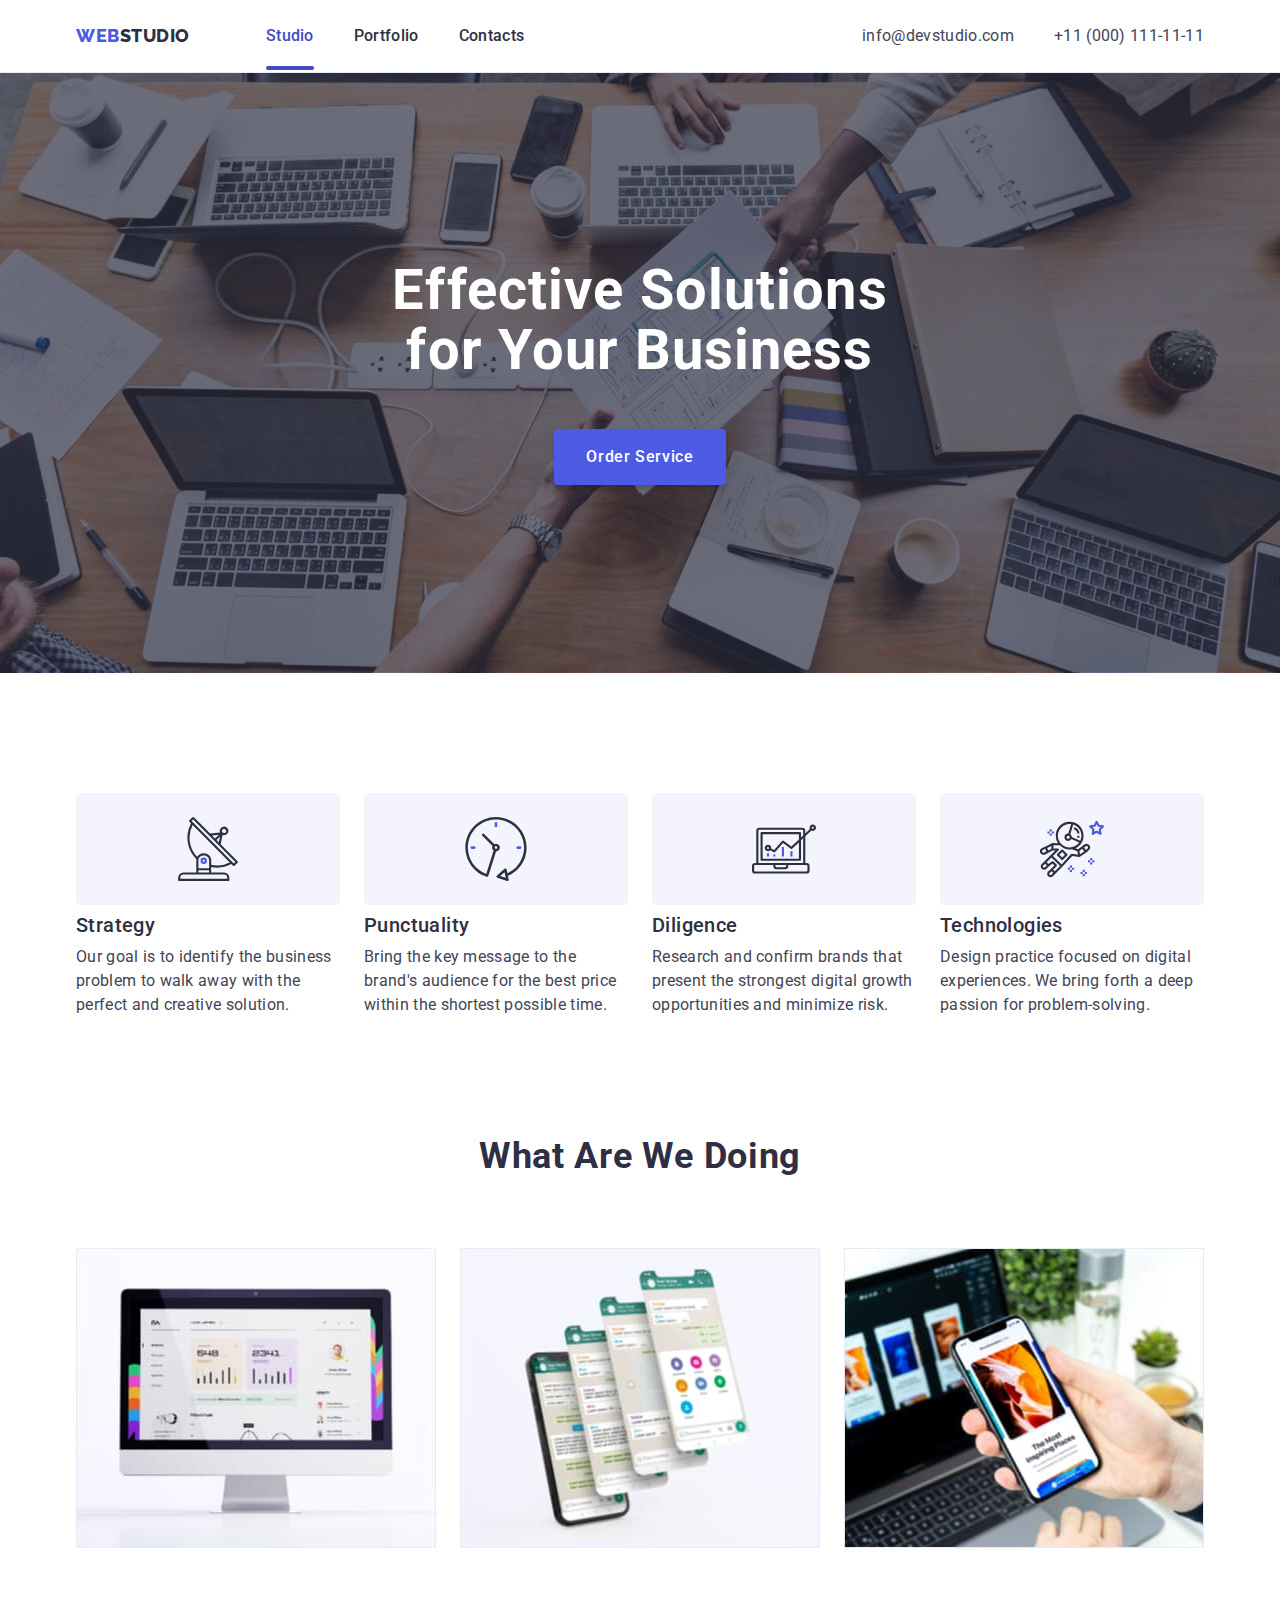
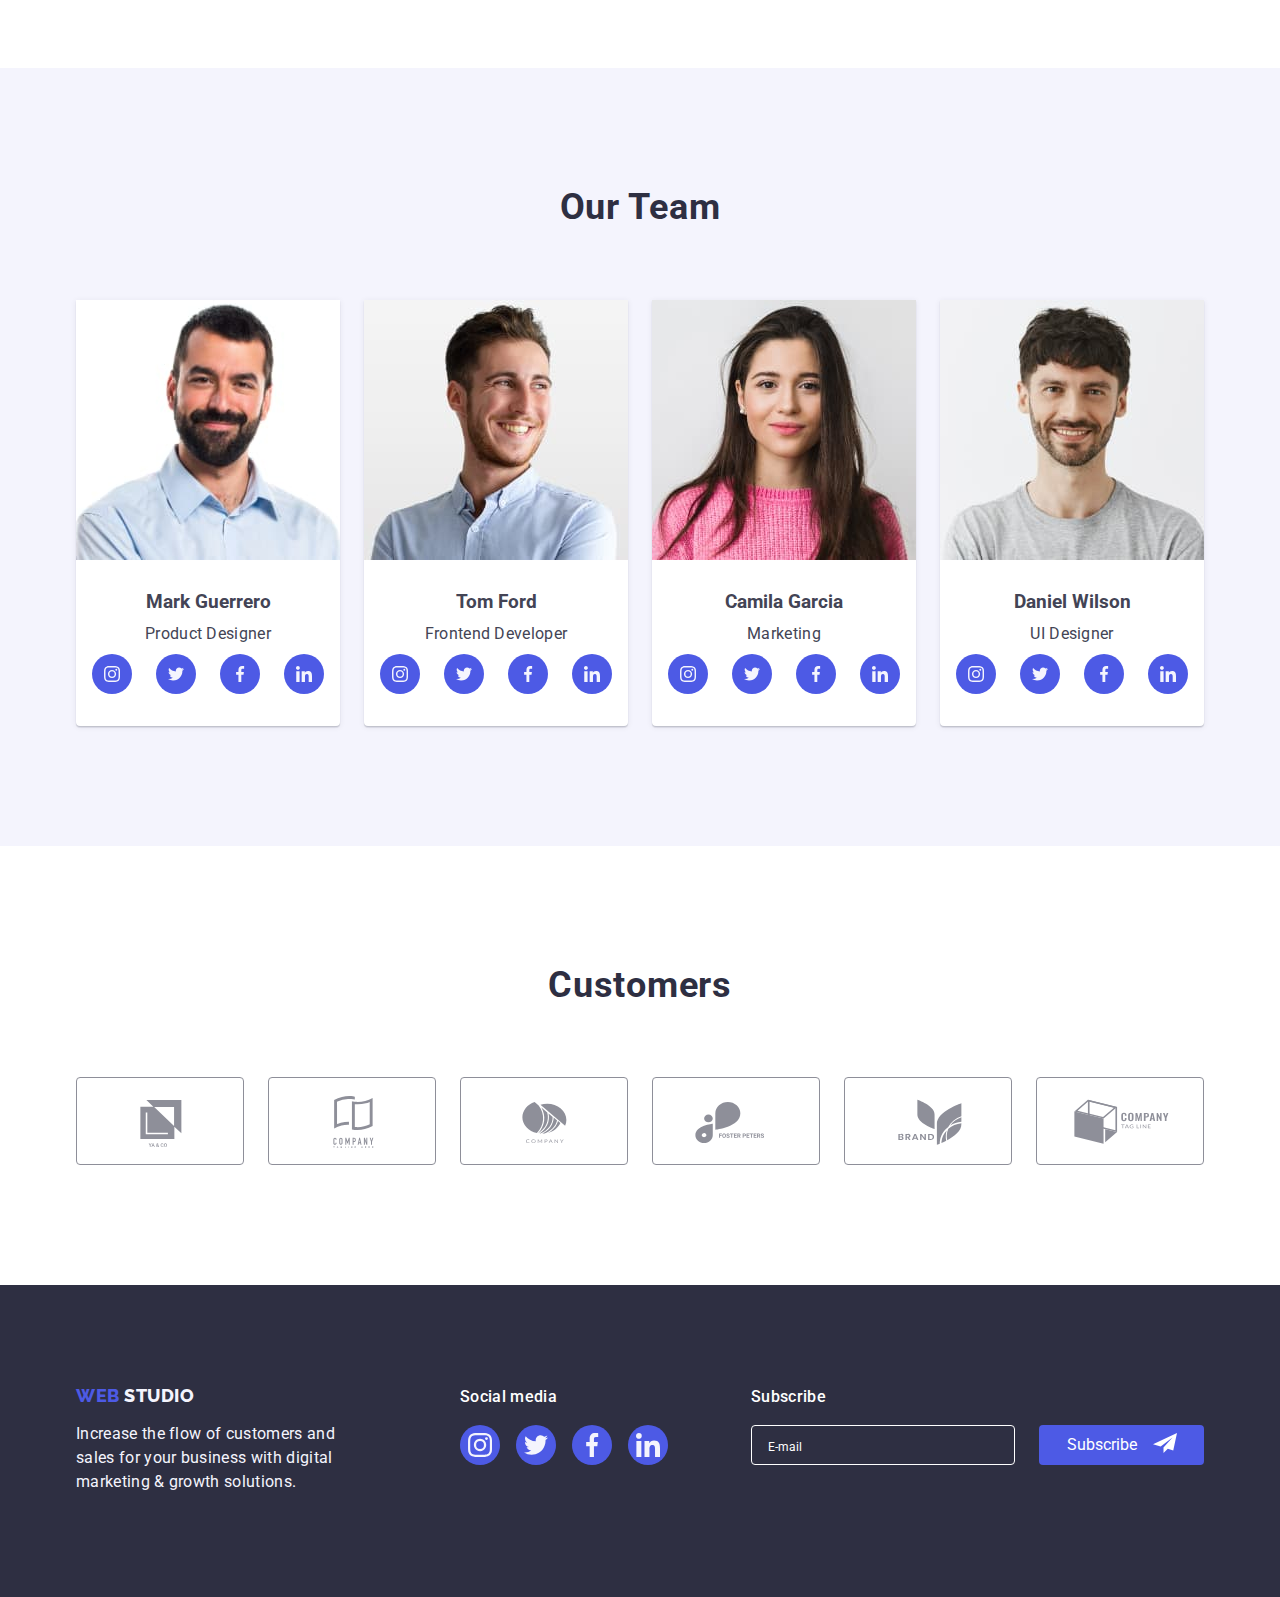
==== commit be8e5b2f: "add ok" ====
--- a/index.html
+++ b/index.html
@@ -585,26 +585,32 @@
         <div class="subscribe">
           <p class="text-subtitle-footer">Subscribe</p>
 
-          <form class="subscribe-form" name="subscribe_form"
-            autocomplete="on">
+          <form class="subscribe-form">
             <label class="subscribe-form-field-wrapper">
-              <input class="subscribe-form-input" type="email"
+              <input
+                class="subscribe-form-input"
+                type="email"
                 name="email"
-                placeholder="E-mail" required>
+                placeholder="E-mail"
+                required>
             </label>
 
             <button class="form-button-footer text-footer-subscribe"
-              type="submit">Subscribe
-              <span class="span-icon">
-                <svg
-                  class="subscribe-icon"
-                  aria-label="subscribe"
-                  width="24"
-                  height="24">
-                  <use
-                    href="./images/icons.svg#icon-subscribe"></use>
-                </svg>
+              type="submit">
+              <span class="content-button">
+                Subscribe
+                <span class="span-icon">
+                  <svg
+                    class="subscribe-icon"
+                    aria-label="subscribe"
+                    width="24"
+                    height="24">
+                    <use
+                      href="./images/icons.svg#icon-subscribe"></use>
+                  </svg>
+                </span>
               </span>
+
             </button>
           </form>
 
--- a/css/styles.css
+++ b/css/styles.css
@@ -494,64 +494,53 @@
   width: 453px;
   height: 80px;
   margin-left: auto;
-  padding: 0;
-}
-
-.text-footer-subscribe {
-  font-weight: 500;
-  font-size: 16px;
-  line-height: 1.5;
-  letter-spacing: 0.02em;
+}
+
+.subscribe-form {
+  display: flex;
+}
+
+.subscribe-form-input {
+  width: 264px;
+  height: 40px;
+  padding-left: 16px;
+  background-color: transparent;
+  border: 1px solid #ffffff;
+  filter: drop-shadow (0px 4px 4px rgba(0, 0, 0, 0.15));
+  border-radius: 4px;
   color: #ffffff;
 }
 
-.subscribe-form-input {
+.subscribe-form-input::placeholder {
   font-weight: 400;
   font-size: 12px;
-  line-height: 2;
-
-  width: 264px;
-  height: 40px;
-  box-sizing: border-box;
+
   color: #ffffff;
-  padding: 8px 16px;
-  border: 1px solid #ffffff;
-  filter: drop-shadow(0px 4px 4px rgba(0, 0, 0, 0.15));
-  border-radius: 4px;
-  background-color: transparent;
-}
-
-::placeholder {
+}
+
+.form-button-footer {
+  border: none;
+
+  min-width: 165px;
+  min-height: 40px;
+  background-color: #4d5ae5;
+  border-radius: 4px;
   color: #ffffff;
-  font-weight: 400;
-  font-size: 12px;
-  line-height: 2;
-}
-
-.subscribe-form-field-wrapper {
-  margin-right: 24px;
-}
-
-.form-button-footer {
-  width: 165px;
-  height: 40px;
-  border: none;
-  display: inline-flex;
-  flex-direction: row;
-  justify-content: center;
-  align-items: center;
-  padding: 8px 24px;
-  gap: 16px;
-
-  position: absolute;
-
-  background: #4d5ae5;
-  border-radius: 4px;
+  margin-left: auto;
+
+  transition: background-color 250ms cubic-bezier(0.4, 0, 0.2, 1);
 }
 
 .form-button-footer:hover,
 .form-button-footer:focus {
   background-color: #404bbf;
+}
+
+.content-button {
+  display: flex;
+  justify-content: center;
+  align-items: center;
+  gap: 16px;
 }
 
 /* footer form */
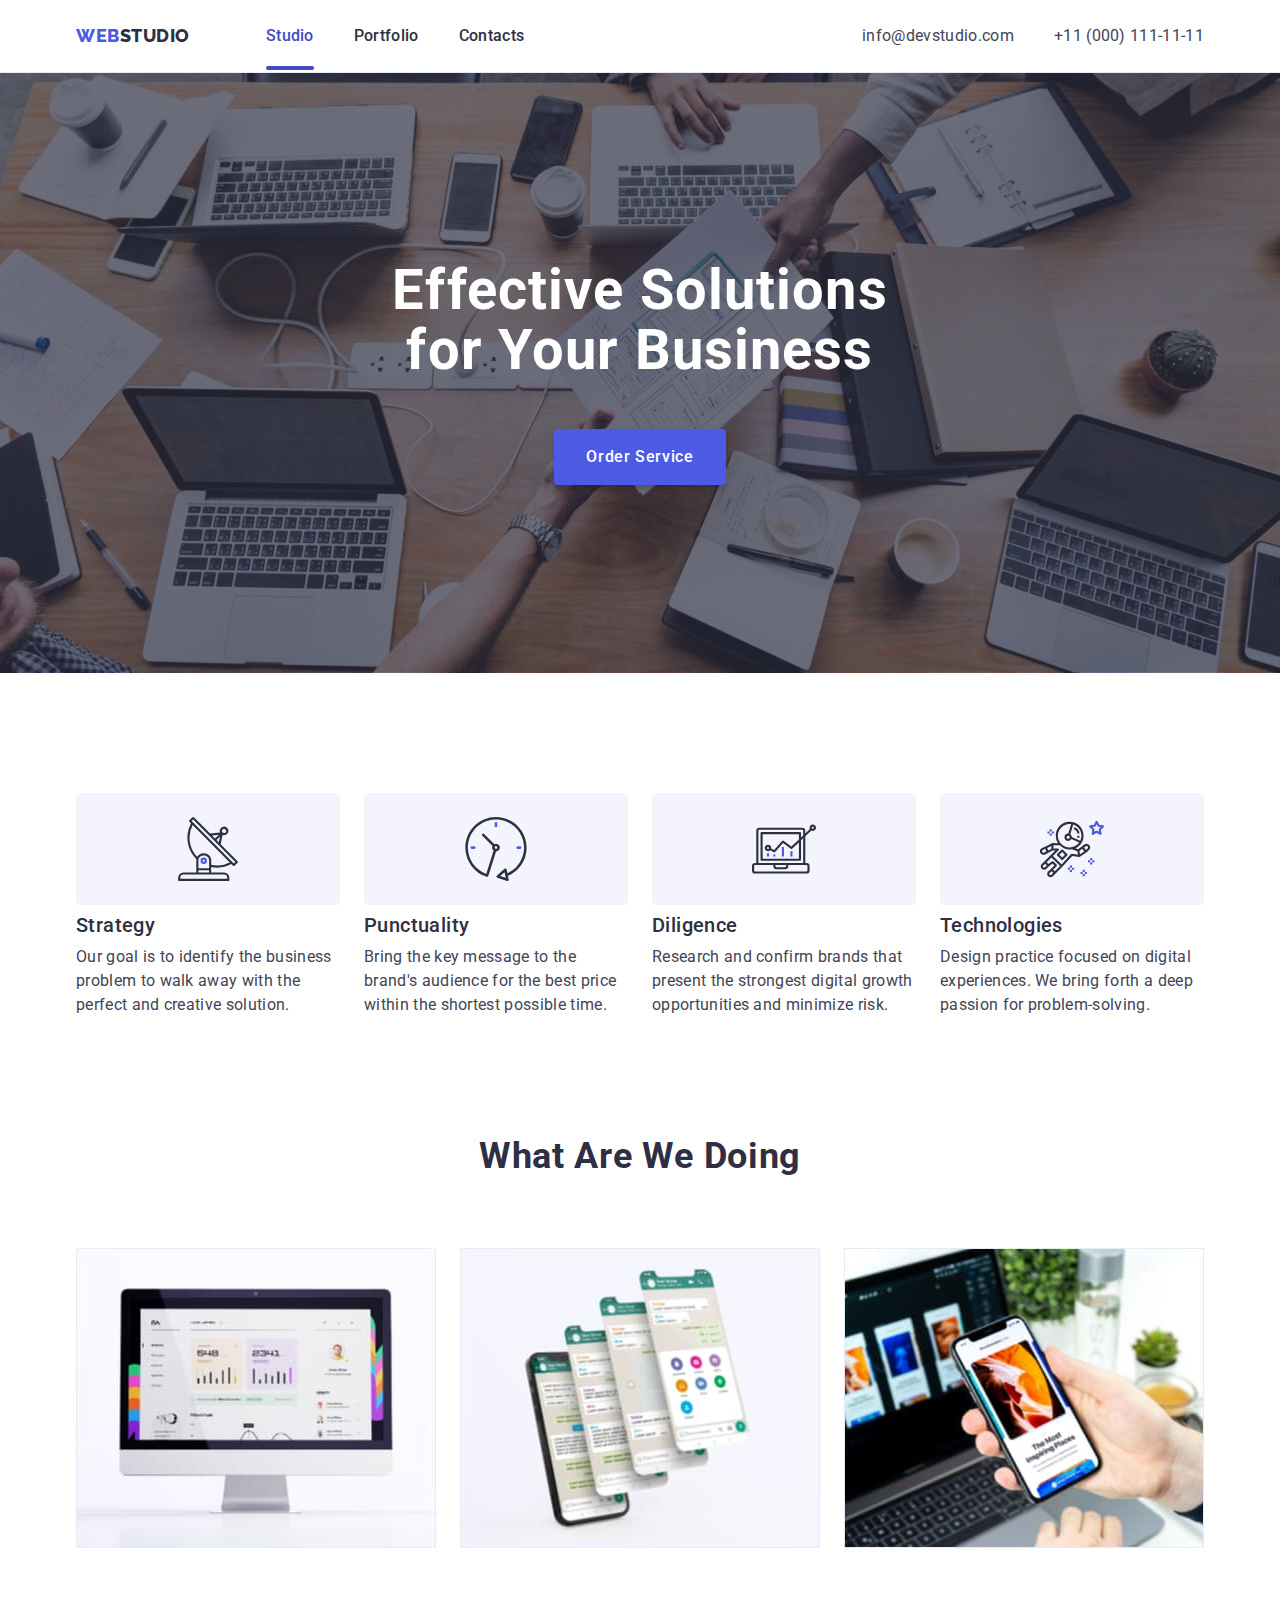
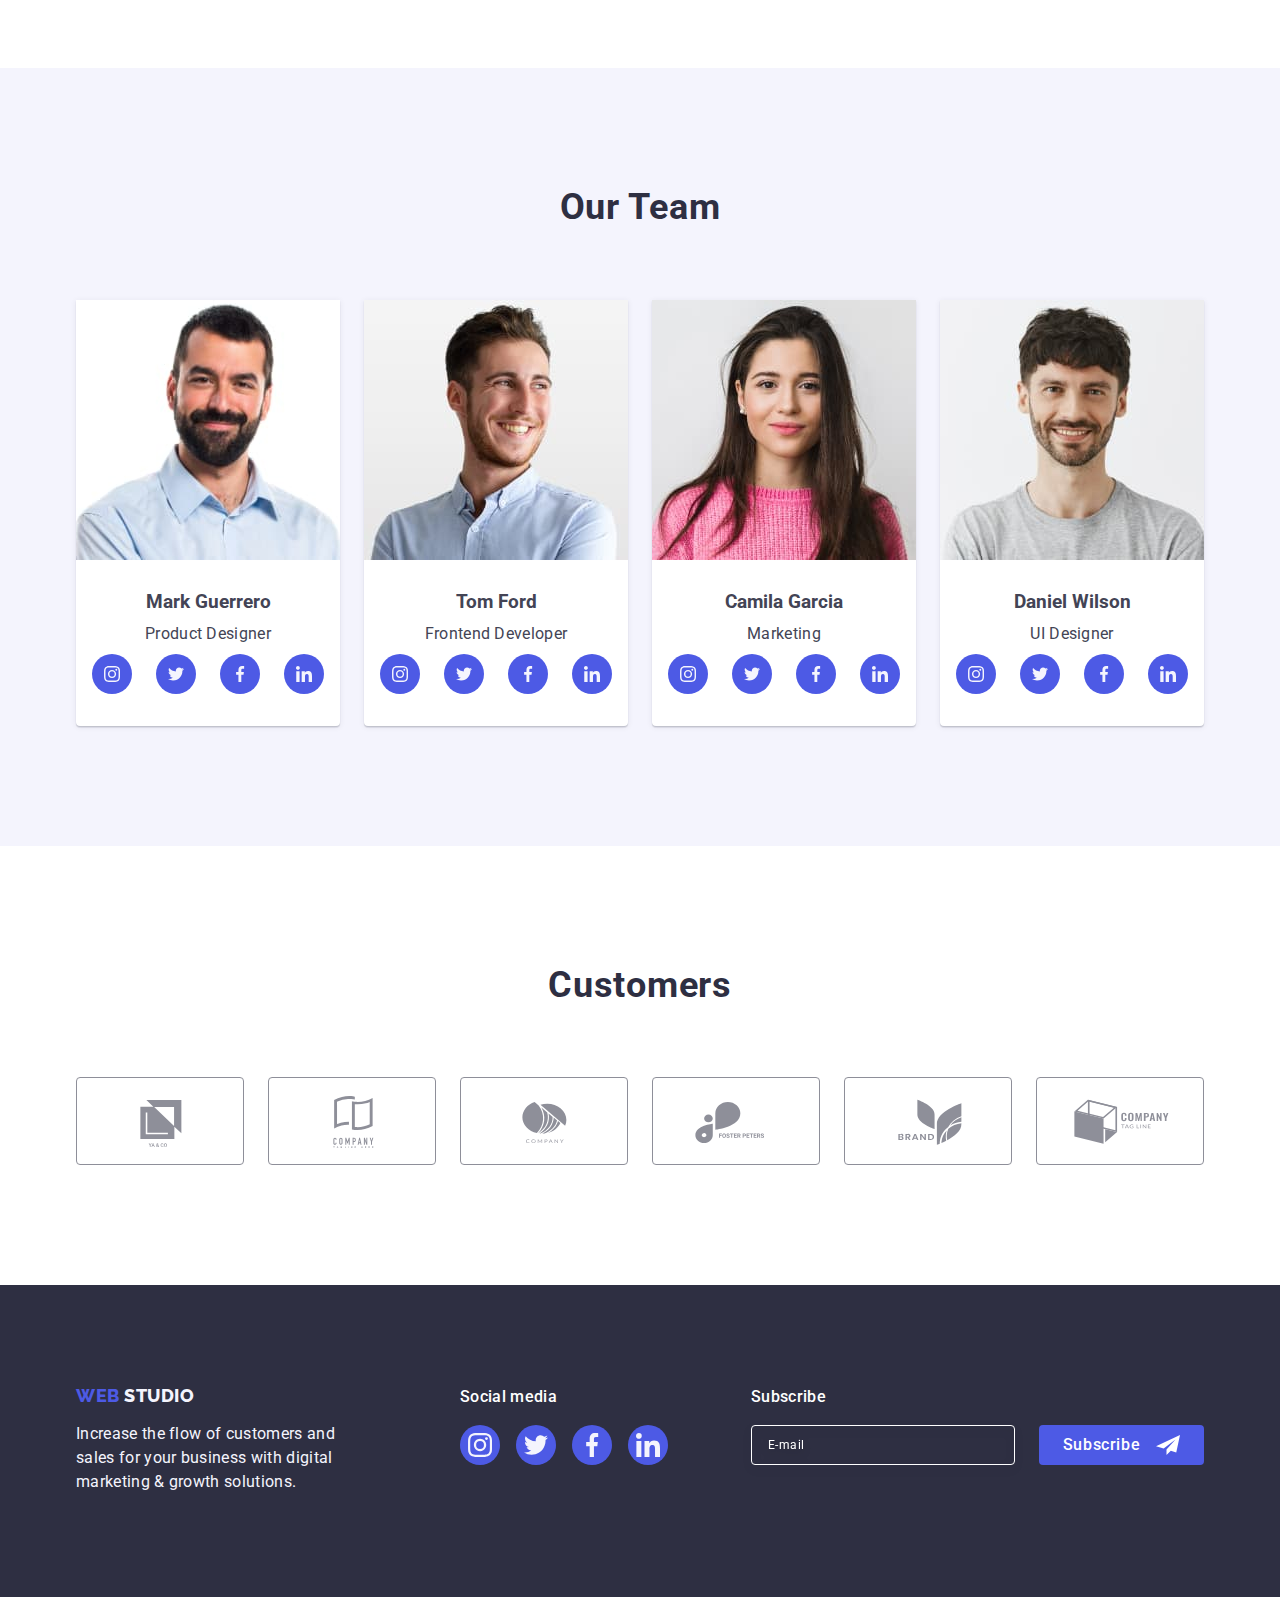
==== commit fff89df3: "footer form" ====
--- a/index.html
+++ b/index.html
@@ -597,19 +597,17 @@
 
             <button class="form-button-footer text-footer-subscribe"
               type="submit">
-              <span class="content-button">
-                Subscribe
-                <span class="span-icon">
-                  <svg
-                    class="subscribe-icon"
-                    aria-label="subscribe"
-                    width="24"
-                    height="24">
-                    <use
-                      href="./images/icons.svg#icon-subscribe"></use>
-                  </svg>
-                </span>
-              </span>
+
+              Subscribe
+
+              <svg
+                class="subscribe-icon"
+                aria-label="subscribe"
+                width="24"
+                height="24">
+                <use
+                  href="./images/icons.svg#icon-subscribe"></use>
+              </svg>
 
             </button>
           </form>
--- a/css/styles.css
+++ b/css/styles.css
@@ -503,10 +503,14 @@
 .subscribe-form-input {
   width: 264px;
   height: 40px;
+  font-size: 12px;
+  line-height: 1.5;
+  letter-spacing: 0.04em;
+
   padding-left: 16px;
   background-color: transparent;
   border: 1px solid #ffffff;
-  filter: drop-shadow (0px 4px 4px rgba(0, 0, 0, 0.15));
+  filter: drop-shadow(0px 4px 4px rgba(0, 0, 0, 0.15));
   border-radius: 4px;
   color: #ffffff;
 }
@@ -518,15 +522,25 @@
   color: #ffffff;
 }
 
+.subscribe-form-field-wrapper {
+  margin-right: 24px;
+}
+
 .form-button-footer {
+  display: flex;
+  justify-content: center;
+  align-items: center;
+  line-height: 1.5;
+  letter-spacing: 0.04em;
+
   border: none;
-
   min-width: 165px;
   min-height: 40px;
+  font-weight: 500;
+
   background-color: #4d5ae5;
   border-radius: 4px;
   color: #ffffff;
-  margin-left: auto;
 
   transition: background-color 250ms cubic-bezier(0.4, 0, 0.2, 1);
 }
@@ -536,11 +550,8 @@
   background-color: #404bbf;
 }
 
-.content-button {
-  display: flex;
-  justify-content: center;
-  align-items: center;
-  gap: 16px;
+.subscribe-icon {
+  margin-left: 16px;
 }
 
 /* footer form */
